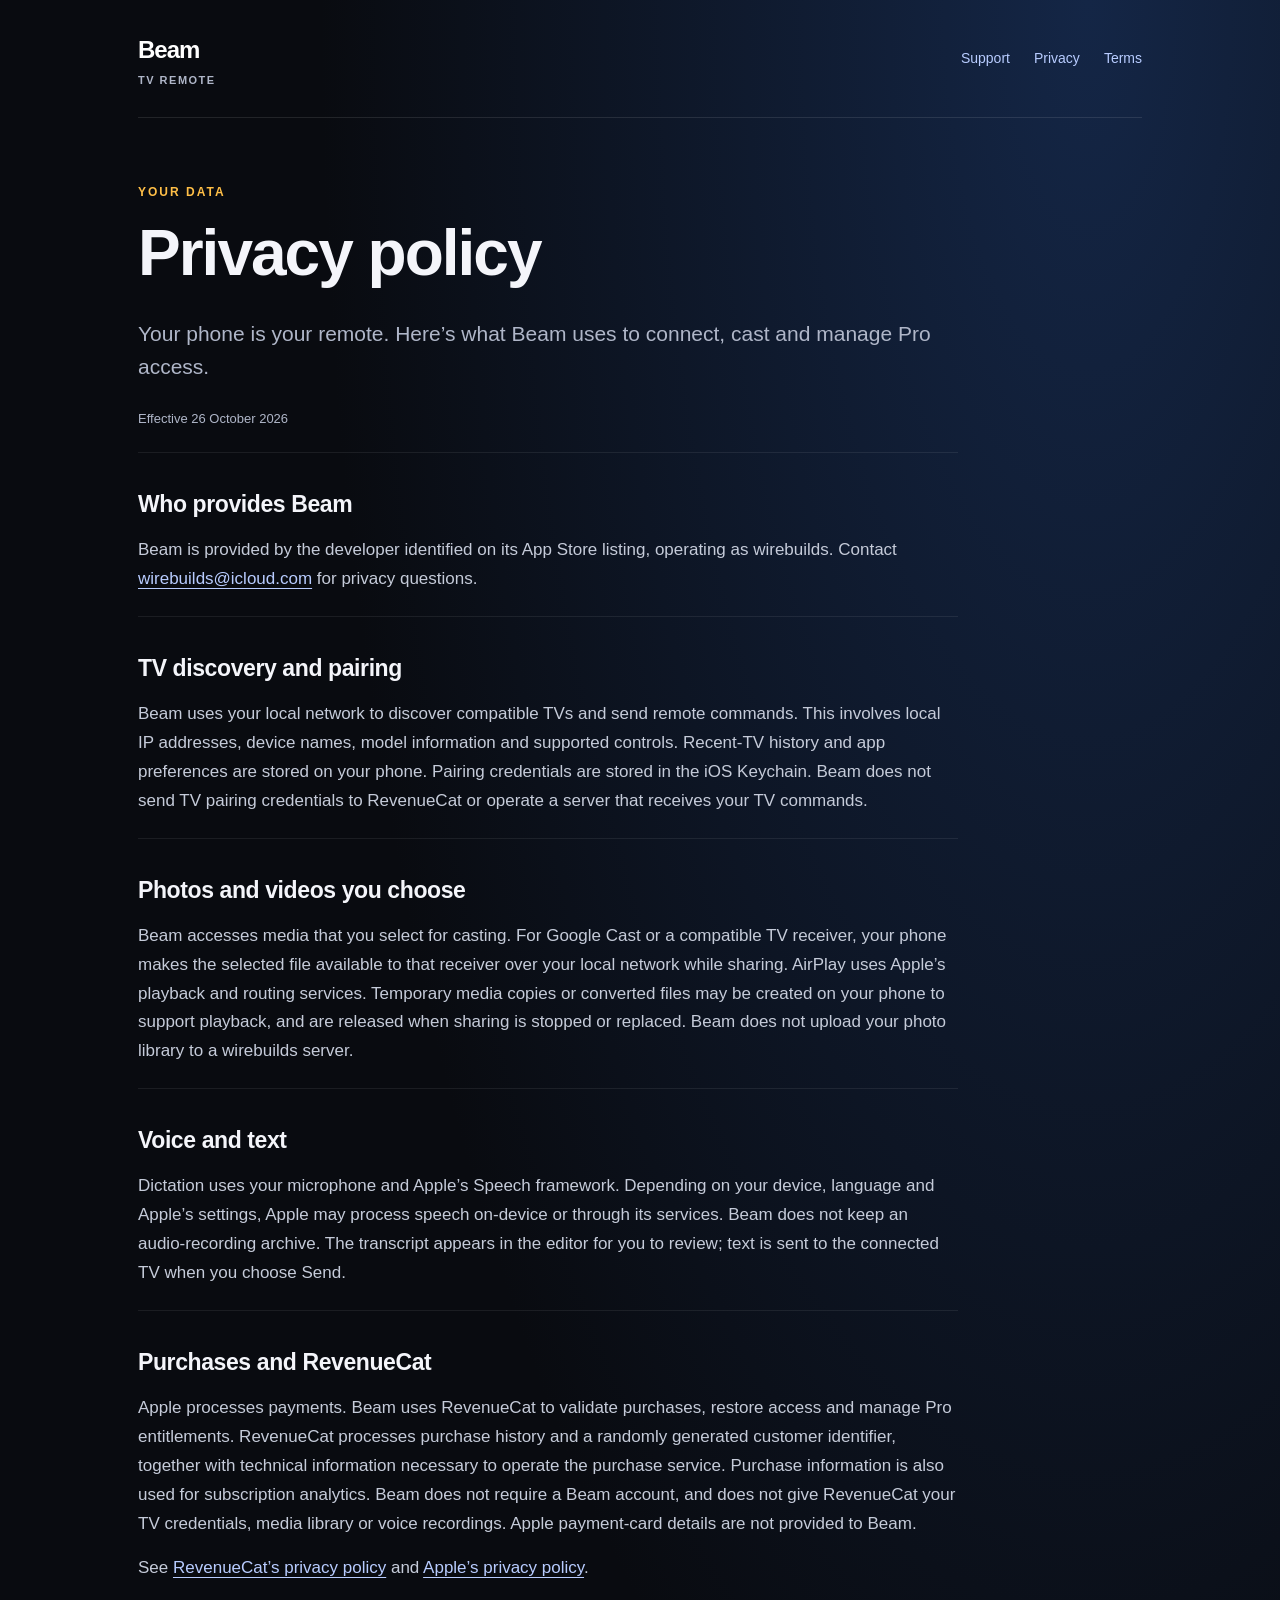
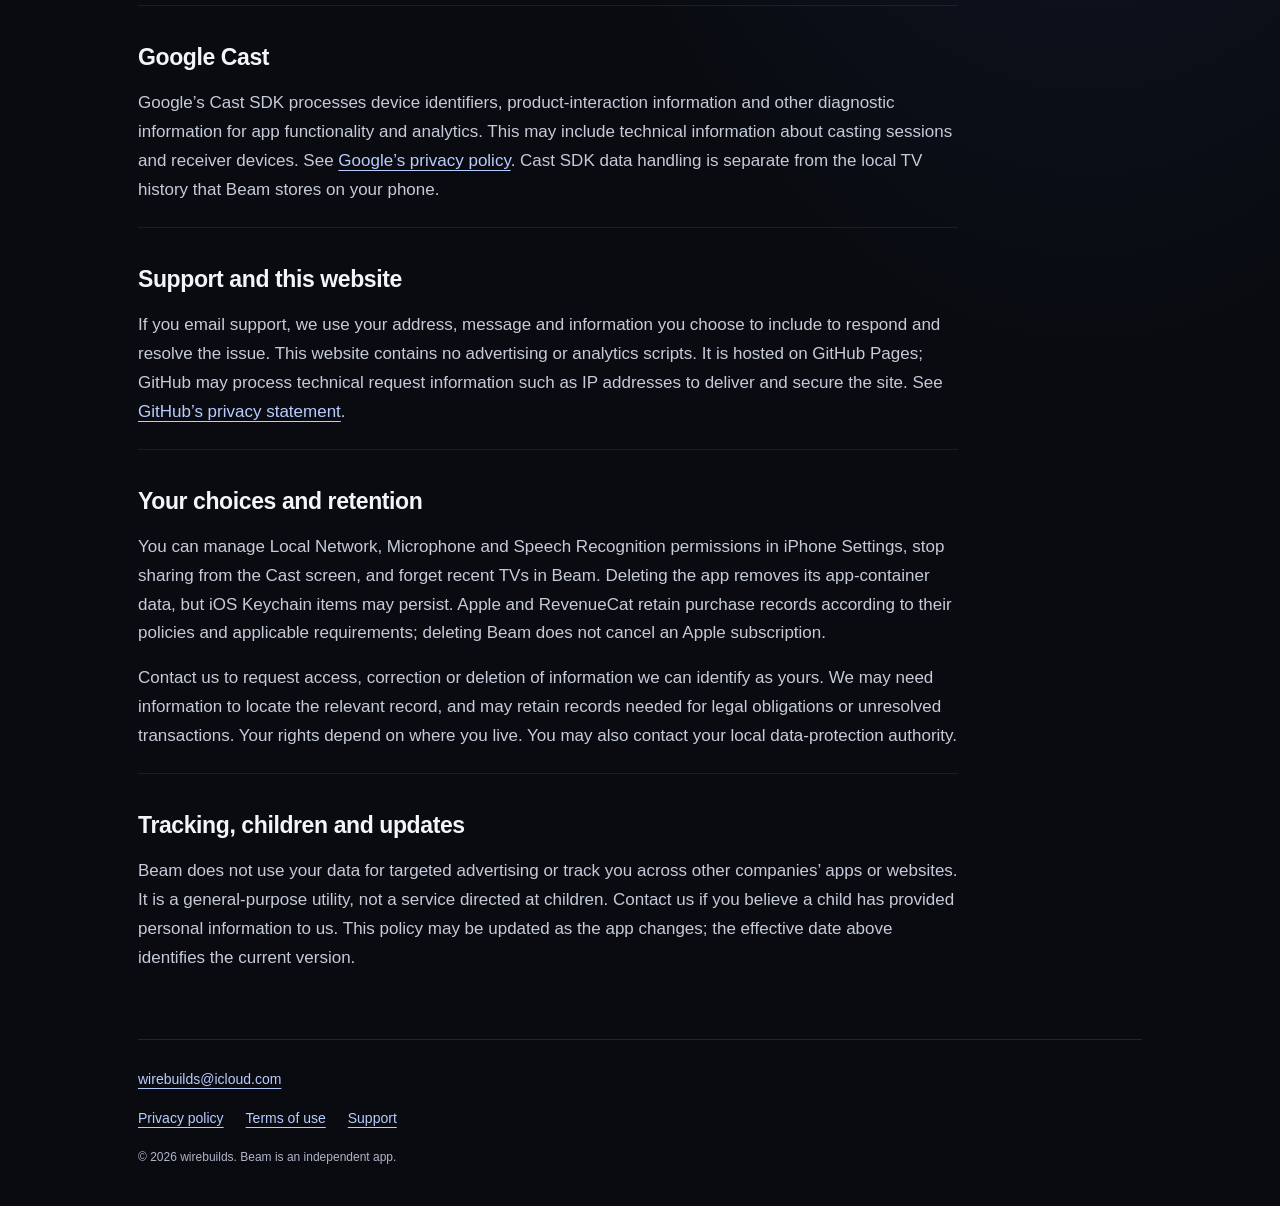
==== privacy.html @ 1e94af6d "Publish Beam support, privacy and terms website" ====
<!doctype html><html lang="en"><head><meta charset="utf-8"><meta name="viewport" content="width=device-width,initial-scale=1"><meta name="color-scheme" content="dark"><meta name="description" content="Beam TV remote — support, privacy and terms of use."><title>Privacy policy · Beam</title><link rel="stylesheet" href="/style.css"><link rel="icon" href="/beam.png"></head><body><a class="skip" href="#main">Skip to content</a><div class="wrap"><nav aria-label="Main navigation"><a class="brand" href="/">Beam<span>TV remote</span></a><div><a href="/support.html">Support</a><a href="/privacy.html">Privacy</a><a href="/terms.html">Terms</a></div></nav><main id="main"><p class="eyebrow">YOUR DATA</p><h1>Privacy policy</h1><p class="intro">Your phone is your remote. Here’s what Beam uses to connect, cast and manage Pro access.</p><p class="updated">Effective 26 October 2026</p>
<section><h2>Who provides Beam</h2><p>Beam is provided by the developer identified on its App Store listing, operating as wirebuilds. Contact <a href="mailto:wirebuilds@icloud.com">wirebuilds@icloud.com</a> for privacy questions.</p></section>
<section><h2>TV discovery and pairing</h2><p>Beam uses your local network to discover compatible TVs and send remote commands. This involves local IP addresses, device names, model information and supported controls. Recent-TV history and app preferences are stored on your phone. Pairing credentials are stored in the iOS Keychain. Beam does not send TV pairing credentials to RevenueCat or operate a server that receives your TV commands.</p></section>
<section><h2>Photos and videos you choose</h2><p>Beam accesses media that you select for casting. For Google Cast or a compatible TV receiver, your phone makes the selected file available to that receiver over your local network while sharing. AirPlay uses Apple’s playback and routing services. Temporary media copies or converted files may be created on your phone to support playback, and are released when sharing is stopped or replaced. Beam does not upload your photo library to a wirebuilds server.</p></section>
<section><h2>Voice and text</h2><p>Dictation uses your microphone and Apple’s Speech framework. Depending on your device, language and Apple’s settings, Apple may process speech on-device or through its services. Beam does not keep an audio-recording archive. The transcript appears in the editor for you to review; text is sent to the connected TV when you choose Send.</p></section>
<section><h2>Purchases and RevenueCat</h2><p>Apple processes payments. Beam uses RevenueCat to validate purchases, restore access and manage Pro entitlements. RevenueCat processes purchase history and a randomly generated customer identifier, together with technical information necessary to operate the purchase service. Purchase information is also used for subscription analytics. Beam does not require a Beam account, and does not give RevenueCat your TV credentials, media library or voice recordings. Apple payment-card details are not provided to Beam.</p><p>See <a href="https://www.revenuecat.com/privacy">RevenueCat’s privacy policy</a> and <a href="https://www.apple.com/legal/privacy.html">Apple’s privacy policy</a>.</p></section>
<section><h2>Google Cast</h2><p>Google’s Cast SDK processes device identifiers, product-interaction information and other diagnostic information for app functionality and analytics. This may include technical information about casting sessions and receiver devices. See <a href="https://policies.google.com/privacy">Google’s privacy policy</a>. Cast SDK data handling is separate from the local TV history that Beam stores on your phone.</p></section>
<section><h2>Support and this website</h2><p>If you email support, we use your address, message and information you choose to include to respond and resolve the issue. This website contains no advertising or analytics scripts. It is hosted on GitHub Pages; GitHub may process technical request information such as IP addresses to deliver and secure the site. See <a href="https://docs.github.com/en/site-policy/privacy-policies/github-general-privacy-statement">GitHub’s privacy statement</a>.</p></section>
<section><h2>Your choices and retention</h2><p>You can manage Local Network, Microphone and Speech Recognition permissions in iPhone Settings, stop sharing from the Cast screen, and forget recent TVs in Beam. Deleting the app removes its app-container data, but iOS Keychain items may persist. Apple and RevenueCat retain purchase records according to their policies and applicable requirements; deleting Beam does not cancel an Apple subscription.</p><p>Contact us to request access, correction or deletion of information we can identify as yours. We may need information to locate the relevant record, and may retain records needed for legal obligations or unresolved transactions. Your rights depend on where you live. You may also contact your local data-protection authority.</p></section>
<section><h2>Tracking, children and updates</h2><p>Beam does not use your data for targeted advertising or track you across other companies’ apps or websites. It is a general-purpose utility, not a service directed at children. Contact us if you believe a child has provided personal information to us. This policy may be updated as the app changes; the effective date above identifies the current version.</p></section></main><footer><a href="mailto:wirebuilds@icloud.com">wirebuilds@icloud.com</a><div><a href="/privacy.html">Privacy policy</a><a href="/terms.html">Terms of use</a><a href="/support.html">Support</a></div><p>© 2026 wirebuilds. Beam is an independent app.</p></footer></div></body></html>
---- style.css ----
:root{color-scheme:dark;--bg:#090b10;--card:#131722;--text:#f4f5fa;--muted:#afb6c8;--accent:#b8ccff}*{box-sizing:border-box}body{margin:0;background:radial-gradient(ellipse at 85% 0,#142646 0,transparent 48rem),var(--bg);color:var(--text);font:17px/1.7 -apple-system,BlinkMacSystemFont,"Segoe UI",sans-serif}a{color:var(--accent);text-underline-offset:4px}a:hover{color:white}a:focus-visible{outline:2px solid #ffb300;outline-offset:5px;border-radius:4px}.wrap{max-width:1060px;margin:auto;padding:0 28px}nav{display:flex;justify-content:space-between;align-items:center;padding:30px 0;border-bottom:1px solid #ffffff1a;gap:24px}nav div{display:flex;gap:24px}nav a{text-decoration:none;font-size:14px}.brand{font-size:24px;font-weight:750;color:white;letter-spacing:-1px}.brand span{font-size:11px;letter-spacing:1.5px;text-transform:uppercase;color:var(--muted);display:block;line-height:1.3;margin-top:2px}main{max-width:820px;padding:64px 0 50px}.eyebrow{font-size:12px;letter-spacing:2px;font-weight:650;color:#ffbf47}h1{font-size:clamp(36px,6vw,64px);letter-spacing:-2px;line-height:1.1;margin:15px 0 28px}h2{font-size:23px;letter-spacing:-.4px;margin:0 0 12px}p{margin:0 0 16px}.intro{font-size:21px;line-height:1.6;color:var(--muted)}.updated{color:var(--muted);font-size:13px;margin-top:24px}section{padding-top:32px;margin-top:22px;border-top:1px solid #ffffff13}section p,li{color:#c5cbd9}li{padding-left:5px;margin-bottom:12px}footer{padding:28px 0 22px;border-top:1px solid #ffffff1a;font-size:14px;color:var(--muted)}footer div{display:flex;gap:22px;margin:16px 0}footer p{font-size:12px}.hero{display:flex;gap:28px;align-items:center;margin:30px 0}.hero img{object-fit:contain;filter:drop-shadow(0 0 26px #25478055)}.cards{display:grid;grid-template-columns:repeat(3,1fr);gap:14px;margin:42px 0}.cards a{border:1px solid #ffffff18;padding:24px 20px;border-radius:22px;background:var(--card);text-decoration:none;color:white}.cards span{color:#ffbf47;font-size:12px}.cards h2{font-size:20px;margin:18px 0 8px}.cards p{font-size:14px;line-height:1.5;color:var(--muted);margin:0}.contact{border-radius:20px;background:var(--card);padding:24px}.skip{position:absolute;top:-100px;left:20px;background:#ffb300;color:black;padding:10px}.skip:focus{top:10px}@media(max-width:620px){.wrap{padding:0 20px}nav{padding:22px 0;gap:12px}nav div{gap:14px}nav a{font-size:13px}main{padding-top:42px}h1{letter-spacing:-1px}.intro{font-size:18px}.hero{flex-direction:column;align-items:flex-start}.hero img{width:120px;height:120px}.cards{grid-template-columns:1fr}.cards a{padding:22px}.cards h2{margin-top:10px}footer a{overflow-wrap:anywhere}}
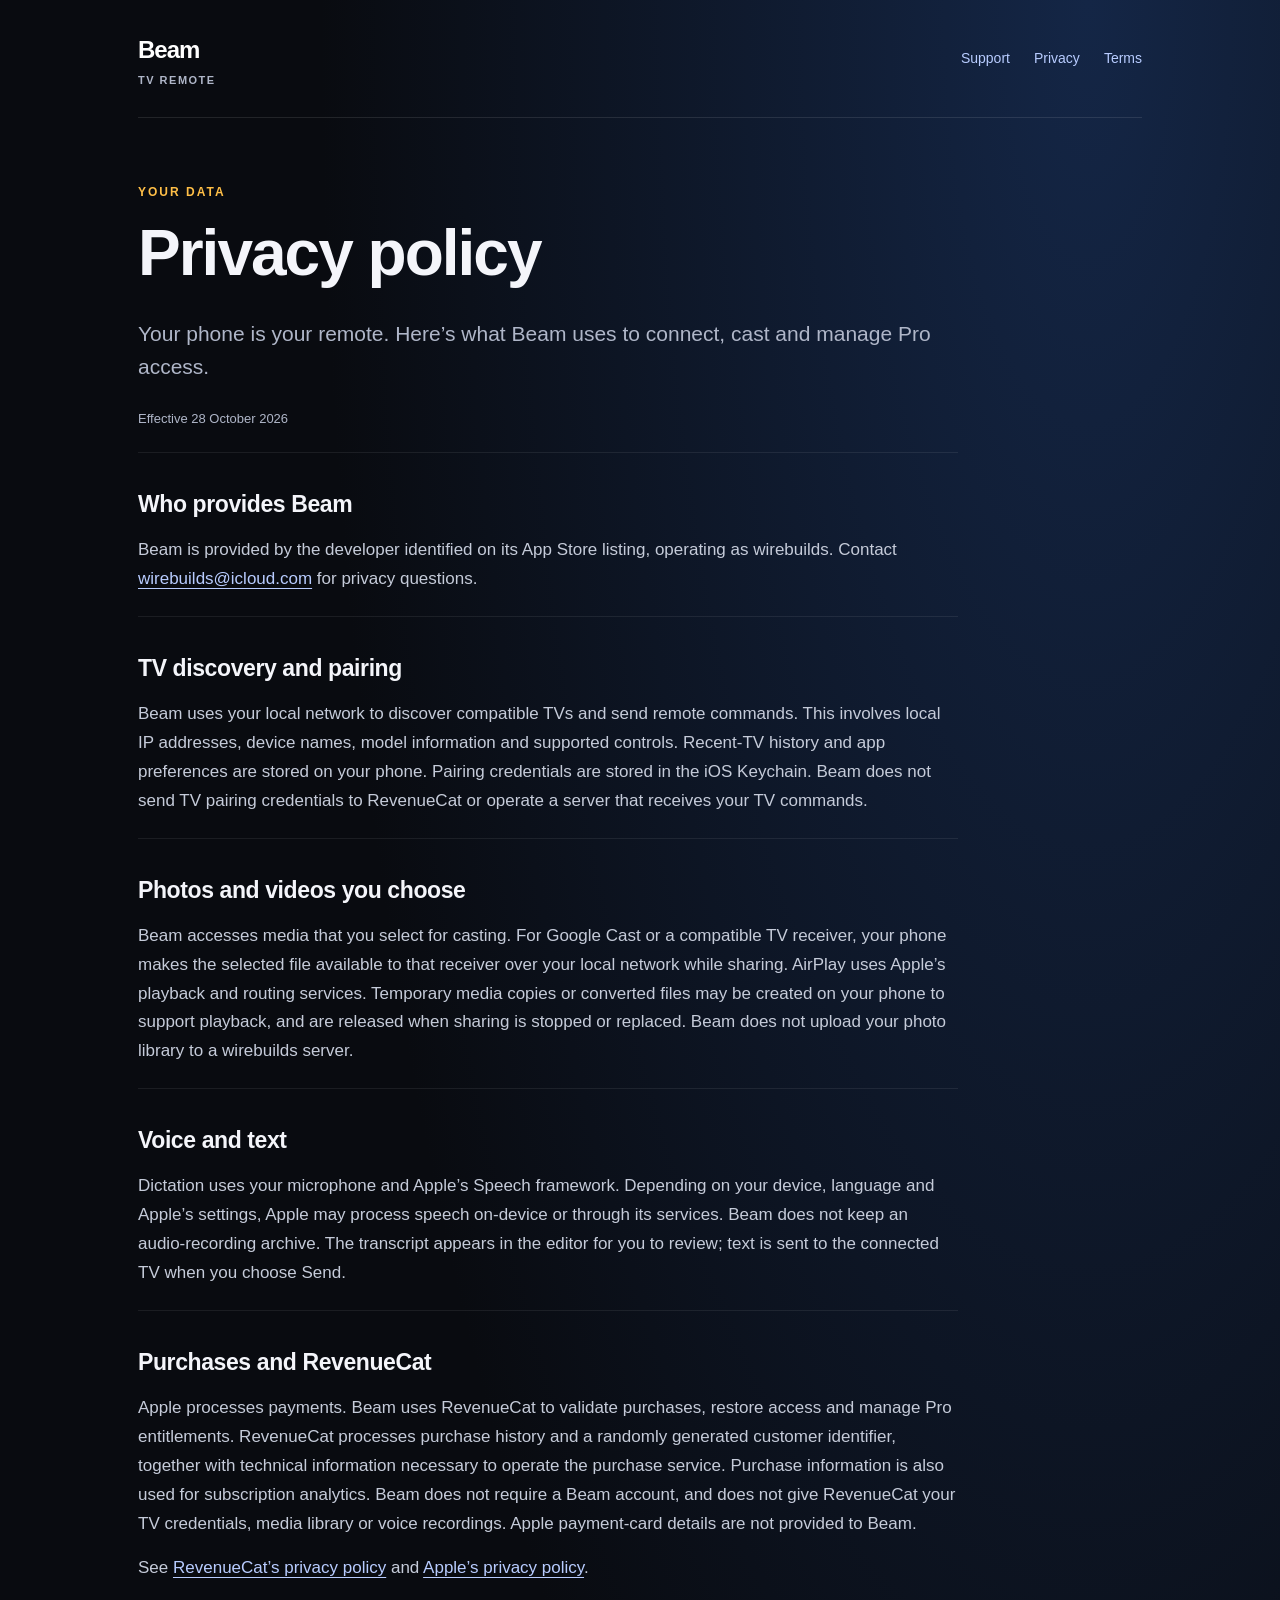
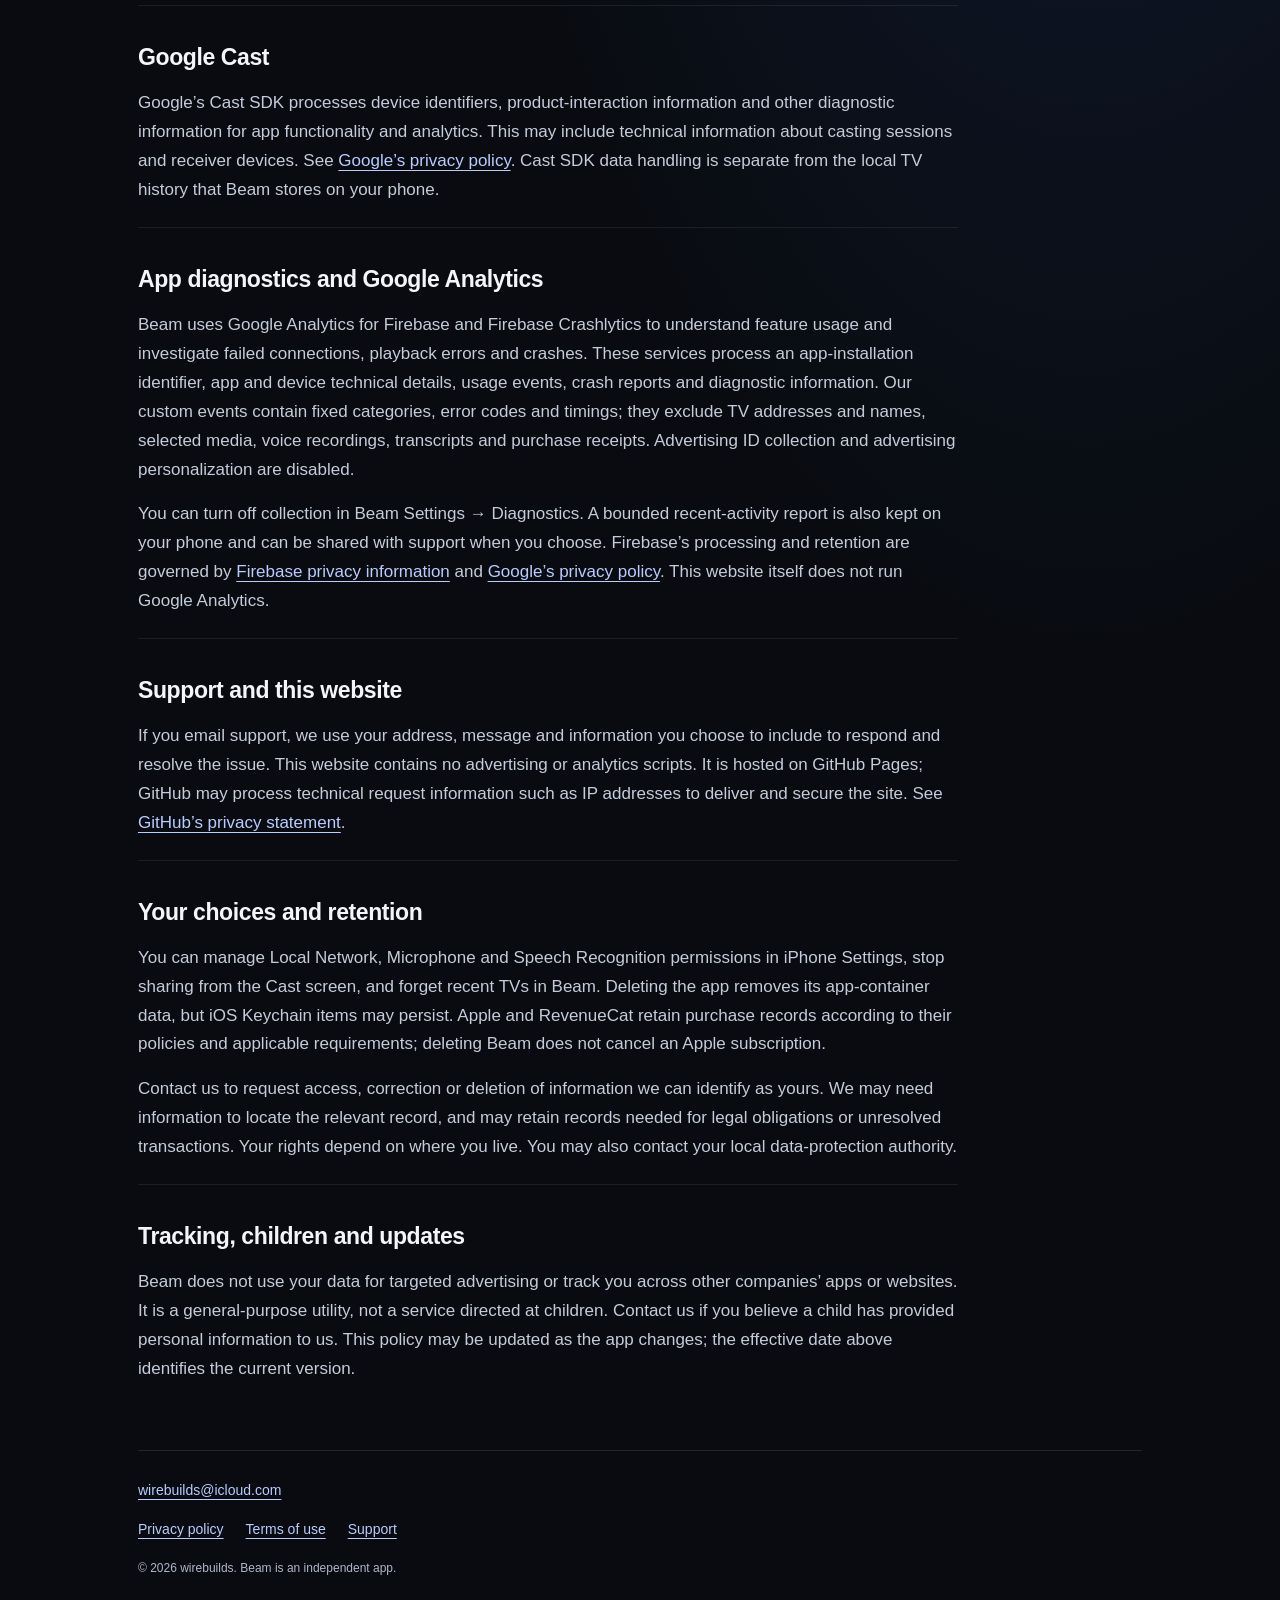
==== commit 1525b9ea: "Disclose Firebase diagnostics and collection controls" ====
--- a/privacy.html
+++ b/privacy.html
@@ -1,10 +1,11 @@
-<!doctype html><html lang="en"><head><meta charset="utf-8"><meta name="viewport" content="width=device-width,initial-scale=1"><meta name="color-scheme" content="dark"><meta name="description" content="Beam TV remote — support, privacy and terms of use."><title>Privacy policy · Beam</title><link rel="stylesheet" href="/style.css"><link rel="icon" href="/beam.png"></head><body><a class="skip" href="#main">Skip to content</a><div class="wrap"><nav aria-label="Main navigation"><a class="brand" href="/">Beam<span>TV remote</span></a><div><a href="/support.html">Support</a><a href="/privacy.html">Privacy</a><a href="/terms.html">Terms</a></div></nav><main id="main"><p class="eyebrow">YOUR DATA</p><h1>Privacy policy</h1><p class="intro">Your phone is your remote. Here’s what Beam uses to connect, cast and manage Pro access.</p><p class="updated">Effective 26 October 2026</p>
+<!doctype html><html lang="en"><head><meta charset="utf-8"><meta name="viewport" content="width=device-width,initial-scale=1"><meta name="color-scheme" content="dark"><meta name="description" content="Beam TV remote — support, privacy and terms of use."><title>Privacy policy · Beam</title><link rel="stylesheet" href="/style.css"><link rel="icon" href="/beam.png"></head><body><a class="skip" href="#main">Skip to content</a><div class="wrap"><nav aria-label="Main navigation"><a class="brand" href="/">Beam<span>TV remote</span></a><div><a href="/support.html">Support</a><a href="/privacy.html">Privacy</a><a href="/terms.html">Terms</a></div></nav><main id="main"><p class="eyebrow">YOUR DATA</p><h1>Privacy policy</h1><p class="intro">Your phone is your remote. Here’s what Beam uses to connect, cast and manage Pro access.</p><p class="updated">Effective 28 October 2026</p>
 <section><h2>Who provides Beam</h2><p>Beam is provided by the developer identified on its App Store listing, operating as wirebuilds. Contact <a href="mailto:wirebuilds@icloud.com">wirebuilds@icloud.com</a> for privacy questions.</p></section>
 <section><h2>TV discovery and pairing</h2><p>Beam uses your local network to discover compatible TVs and send remote commands. This involves local IP addresses, device names, model information and supported controls. Recent-TV history and app preferences are stored on your phone. Pairing credentials are stored in the iOS Keychain. Beam does not send TV pairing credentials to RevenueCat or operate a server that receives your TV commands.</p></section>
 <section><h2>Photos and videos you choose</h2><p>Beam accesses media that you select for casting. For Google Cast or a compatible TV receiver, your phone makes the selected file available to that receiver over your local network while sharing. AirPlay uses Apple’s playback and routing services. Temporary media copies or converted files may be created on your phone to support playback, and are released when sharing is stopped or replaced. Beam does not upload your photo library to a wirebuilds server.</p></section>
 <section><h2>Voice and text</h2><p>Dictation uses your microphone and Apple’s Speech framework. Depending on your device, language and Apple’s settings, Apple may process speech on-device or through its services. Beam does not keep an audio-recording archive. The transcript appears in the editor for you to review; text is sent to the connected TV when you choose Send.</p></section>
 <section><h2>Purchases and RevenueCat</h2><p>Apple processes payments. Beam uses RevenueCat to validate purchases, restore access and manage Pro entitlements. RevenueCat processes purchase history and a randomly generated customer identifier, together with technical information necessary to operate the purchase service. Purchase information is also used for subscription analytics. Beam does not require a Beam account, and does not give RevenueCat your TV credentials, media library or voice recordings. Apple payment-card details are not provided to Beam.</p><p>See <a href="https://www.revenuecat.com/privacy">RevenueCat’s privacy policy</a> and <a href="https://www.apple.com/legal/privacy.html">Apple’s privacy policy</a>.</p></section>
 <section><h2>Google Cast</h2><p>Google’s Cast SDK processes device identifiers, product-interaction information and other diagnostic information for app functionality and analytics. This may include technical information about casting sessions and receiver devices. See <a href="https://policies.google.com/privacy">Google’s privacy policy</a>. Cast SDK data handling is separate from the local TV history that Beam stores on your phone.</p></section>
+<section><h2>App diagnostics and Google Analytics</h2><p>Beam uses Google Analytics for Firebase and Firebase Crashlytics to understand feature usage and investigate failed connections, playback errors and crashes. These services process an app-installation identifier, app and device technical details, usage events, crash reports and diagnostic information. Our custom events contain fixed categories, error codes and timings; they exclude TV addresses and names, selected media, voice recordings, transcripts and purchase receipts. Advertising ID collection and advertising personalization are disabled.</p><p>You can turn off collection in Beam Settings → Diagnostics. A bounded recent-activity report is also kept on your phone and can be shared with support when you choose. Firebase’s processing and retention are governed by <a href="https://firebase.google.com/support/privacy">Firebase privacy information</a> and <a href="https://policies.google.com/privacy">Google’s privacy policy</a>. This website itself does not run Google Analytics.</p></section>
 <section><h2>Support and this website</h2><p>If you email support, we use your address, message and information you choose to include to respond and resolve the issue. This website contains no advertising or analytics scripts. It is hosted on GitHub Pages; GitHub may process technical request information such as IP addresses to deliver and secure the site. See <a href="https://docs.github.com/en/site-policy/privacy-policies/github-general-privacy-statement">GitHub’s privacy statement</a>.</p></section>
 <section><h2>Your choices and retention</h2><p>You can manage Local Network, Microphone and Speech Recognition permissions in iPhone Settings, stop sharing from the Cast screen, and forget recent TVs in Beam. Deleting the app removes its app-container data, but iOS Keychain items may persist. Apple and RevenueCat retain purchase records according to their policies and applicable requirements; deleting Beam does not cancel an Apple subscription.</p><p>Contact us to request access, correction or deletion of information we can identify as yours. We may need information to locate the relevant record, and may retain records needed for legal obligations or unresolved transactions. Your rights depend on where you live. You may also contact your local data-protection authority.</p></section>
 <section><h2>Tracking, children and updates</h2><p>Beam does not use your data for targeted advertising or track you across other companies’ apps or websites. It is a general-purpose utility, not a service directed at children. Contact us if you believe a child has provided personal information to us. This policy may be updated as the app changes; the effective date above identifies the current version.</p></section></main><footer><a href="mailto:wirebuilds@icloud.com">wirebuilds@icloud.com</a><div><a href="/privacy.html">Privacy policy</a><a href="/terms.html">Terms of use</a><a href="/support.html">Support</a></div><p>© 2026 wirebuilds. Beam is an independent app.</p></footer></div></body></html>
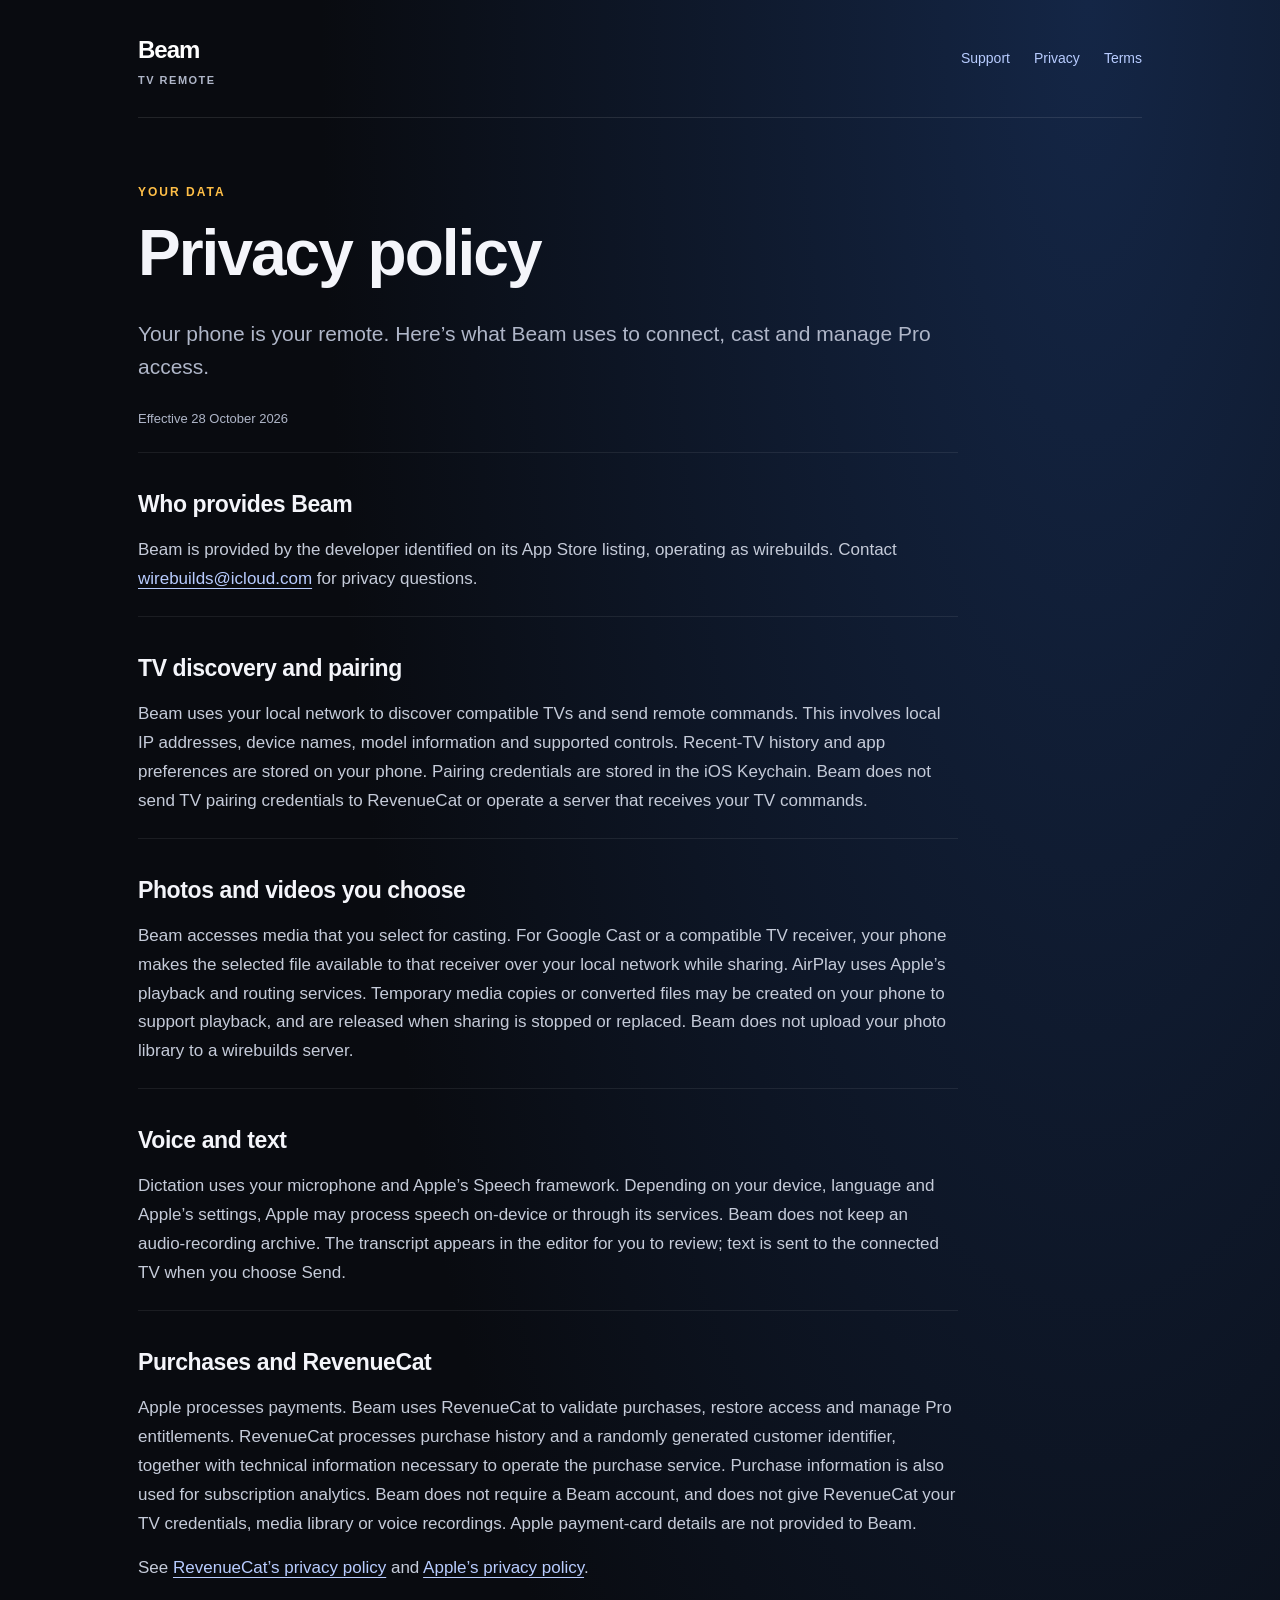
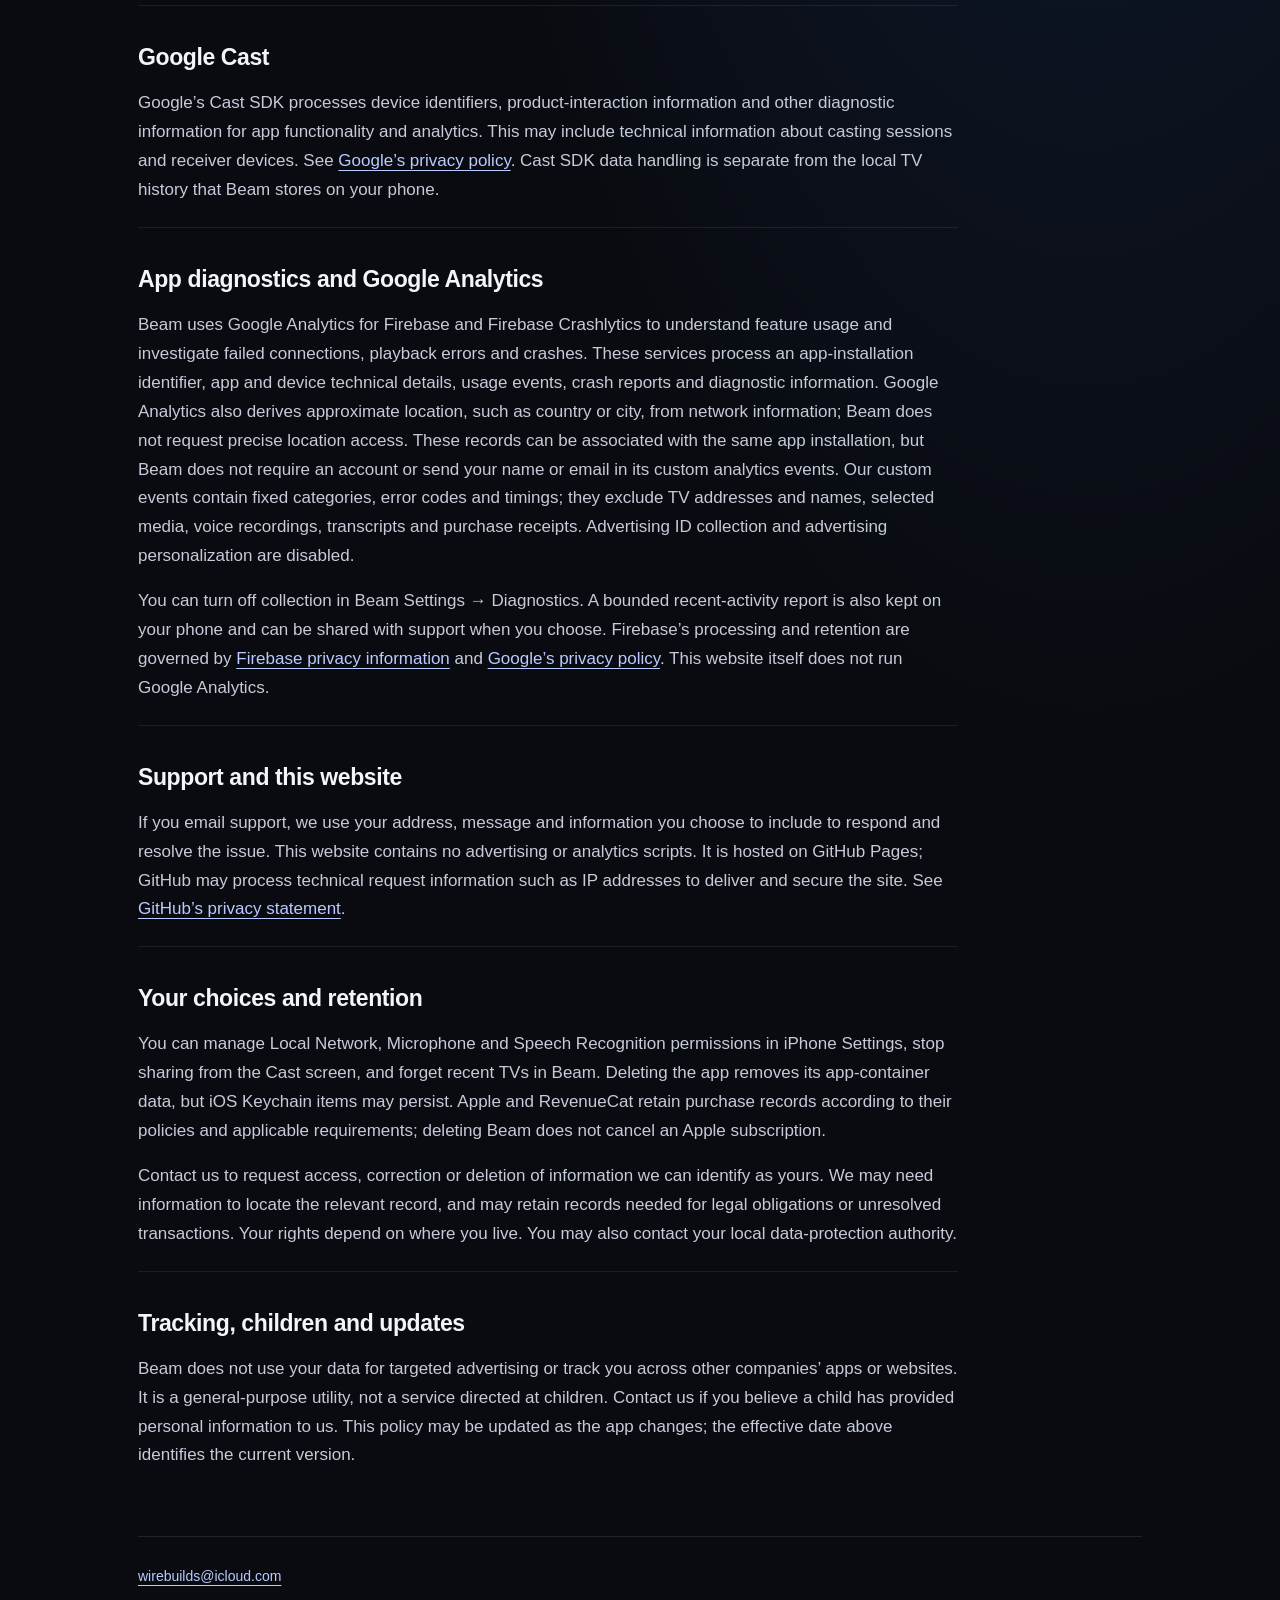
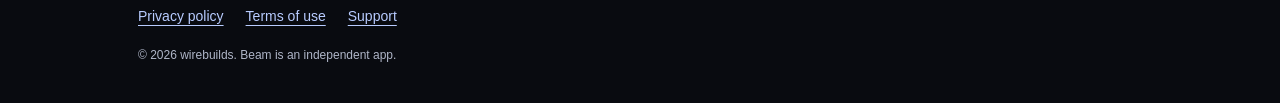
==== commit 18685af4: "Clarify approximate location and installation analytics" ====
--- a/privacy.html
+++ b/privacy.html
@@ -5,7 +5,7 @@
 <section><h2>Voice and text</h2><p>Dictation uses your microphone and Apple’s Speech framework. Depending on your device, language and Apple’s settings, Apple may process speech on-device or through its services. Beam does not keep an audio-recording archive. The transcript appears in the editor for you to review; text is sent to the connected TV when you choose Send.</p></section>
 <section><h2>Purchases and RevenueCat</h2><p>Apple processes payments. Beam uses RevenueCat to validate purchases, restore access and manage Pro entitlements. RevenueCat processes purchase history and a randomly generated customer identifier, together with technical information necessary to operate the purchase service. Purchase information is also used for subscription analytics. Beam does not require a Beam account, and does not give RevenueCat your TV credentials, media library or voice recordings. Apple payment-card details are not provided to Beam.</p><p>See <a href="https://www.revenuecat.com/privacy">RevenueCat’s privacy policy</a> and <a href="https://www.apple.com/legal/privacy.html">Apple’s privacy policy</a>.</p></section>
 <section><h2>Google Cast</h2><p>Google’s Cast SDK processes device identifiers, product-interaction information and other diagnostic information for app functionality and analytics. This may include technical information about casting sessions and receiver devices. See <a href="https://policies.google.com/privacy">Google’s privacy policy</a>. Cast SDK data handling is separate from the local TV history that Beam stores on your phone.</p></section>
-<section><h2>App diagnostics and Google Analytics</h2><p>Beam uses Google Analytics for Firebase and Firebase Crashlytics to understand feature usage and investigate failed connections, playback errors and crashes. These services process an app-installation identifier, app and device technical details, usage events, crash reports and diagnostic information. Our custom events contain fixed categories, error codes and timings; they exclude TV addresses and names, selected media, voice recordings, transcripts and purchase receipts. Advertising ID collection and advertising personalization are disabled.</p><p>You can turn off collection in Beam Settings → Diagnostics. A bounded recent-activity report is also kept on your phone and can be shared with support when you choose. Firebase’s processing and retention are governed by <a href="https://firebase.google.com/support/privacy">Firebase privacy information</a> and <a href="https://policies.google.com/privacy">Google’s privacy policy</a>. This website itself does not run Google Analytics.</p></section>
+<section><h2>App diagnostics and Google Analytics</h2><p>Beam uses Google Analytics for Firebase and Firebase Crashlytics to understand feature usage and investigate failed connections, playback errors and crashes. These services process an app-installation identifier, app and device technical details, usage events, crash reports and diagnostic information. Google Analytics also derives approximate location, such as country or city, from network information; Beam does not request precise location access. These records can be associated with the same app installation, but Beam does not require an account or send your name or email in its custom analytics events. Our custom events contain fixed categories, error codes and timings; they exclude TV addresses and names, selected media, voice recordings, transcripts and purchase receipts. Advertising ID collection and advertising personalization are disabled.</p><p>You can turn off collection in Beam Settings → Diagnostics. A bounded recent-activity report is also kept on your phone and can be shared with support when you choose. Firebase’s processing and retention are governed by <a href="https://firebase.google.com/support/privacy">Firebase privacy information</a> and <a href="https://policies.google.com/privacy">Google’s privacy policy</a>. This website itself does not run Google Analytics.</p></section>
 <section><h2>Support and this website</h2><p>If you email support, we use your address, message and information you choose to include to respond and resolve the issue. This website contains no advertising or analytics scripts. It is hosted on GitHub Pages; GitHub may process technical request information such as IP addresses to deliver and secure the site. See <a href="https://docs.github.com/en/site-policy/privacy-policies/github-general-privacy-statement">GitHub’s privacy statement</a>.</p></section>
 <section><h2>Your choices and retention</h2><p>You can manage Local Network, Microphone and Speech Recognition permissions in iPhone Settings, stop sharing from the Cast screen, and forget recent TVs in Beam. Deleting the app removes its app-container data, but iOS Keychain items may persist. Apple and RevenueCat retain purchase records according to their policies and applicable requirements; deleting Beam does not cancel an Apple subscription.</p><p>Contact us to request access, correction or deletion of information we can identify as yours. We may need information to locate the relevant record, and may retain records needed for legal obligations or unresolved transactions. Your rights depend on where you live. You may also contact your local data-protection authority.</p></section>
 <section><h2>Tracking, children and updates</h2><p>Beam does not use your data for targeted advertising or track you across other companies’ apps or websites. It is a general-purpose utility, not a service directed at children. Contact us if you believe a child has provided personal information to us. This policy may be updated as the app changes; the effective date above identifies the current version.</p></section></main><footer><a href="mailto:wirebuilds@icloud.com">wirebuilds@icloud.com</a><div><a href="/privacy.html">Privacy policy</a><a href="/terms.html">Terms of use</a><a href="/support.html">Support</a></div><p>© 2026 wirebuilds. Beam is an independent app.</p></footer></div></body></html>
